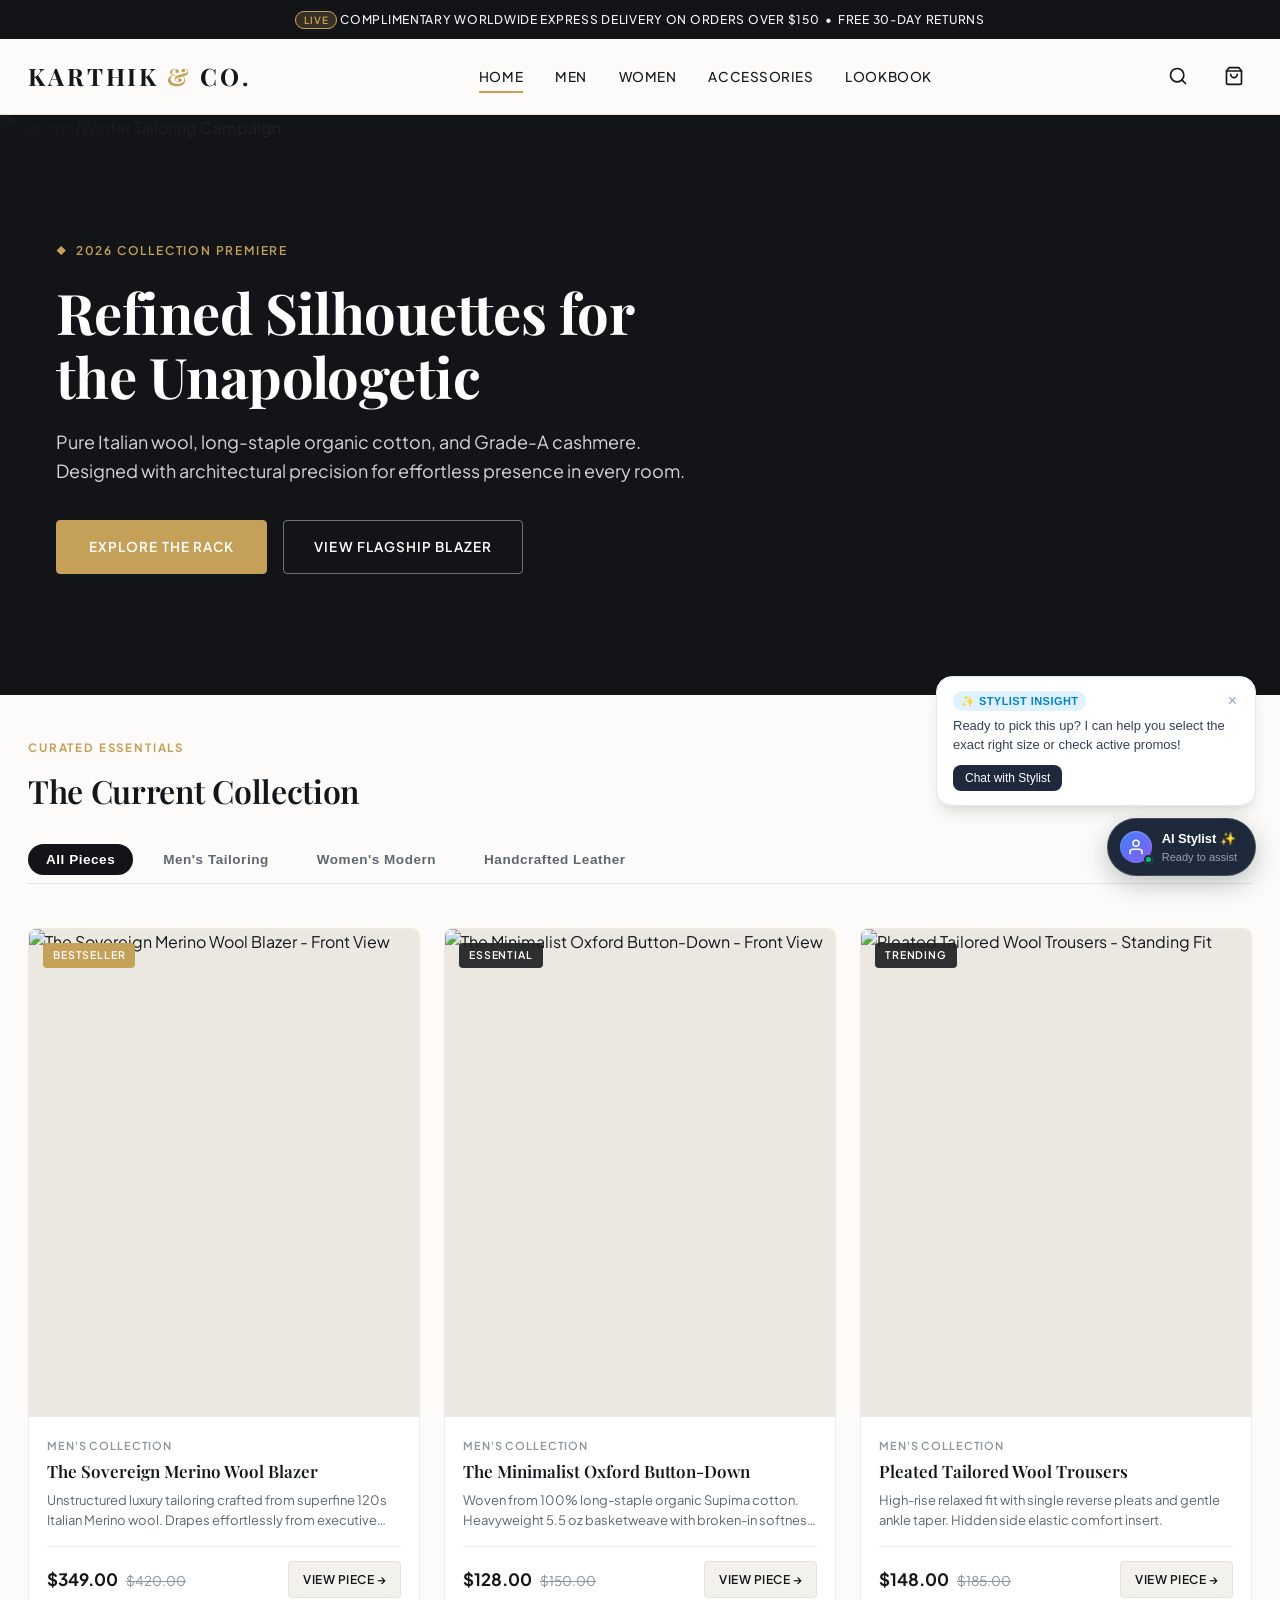
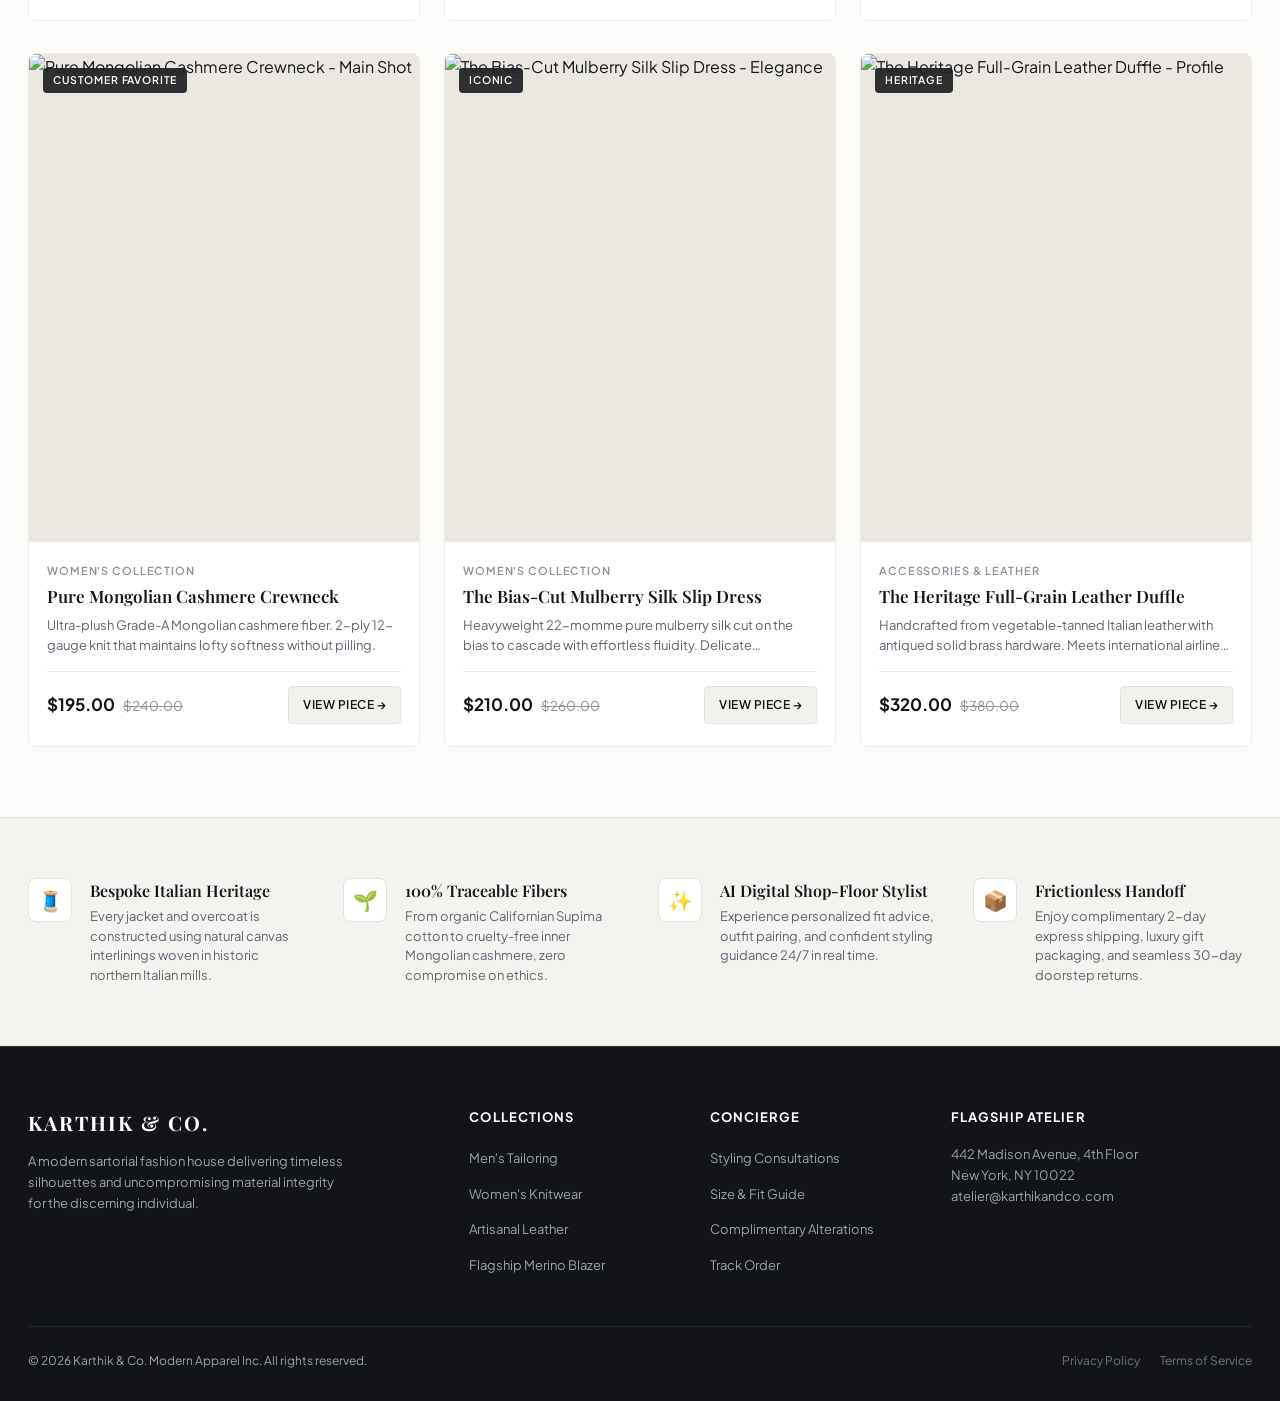
==== test-store/index.html @ 3f24ead1 "feat: complete AI Sales Associate implementation (widget SDK, Groq LangGraph backend, test store, an" ====
<!DOCTYPE html>
<html lang="en">
<head>
  <meta charset="UTF-8">
  <meta name="viewport" content="width=device-width, initial-scale=1.0">
  <title>Karthik & Co. Modern Apparel | Unapologetic Sartorial Elegance</title>
  <meta name="description" content="Discover modern luxury tailoring and conscious essentials crafted from superfine Italian wool, organic Supima cotton, and grade-A cashmere.">

  <!-- OpenGraph Metadata -->
  <meta property="og:site_name" content="Karthik & Co. Modern Apparel">
  <meta property="og:title" content="Karthik & Co. Modern Apparel - Timeless Luxury Essentials">
  <meta property="og:description" content="Physical store craftsmanship meets effortless modern style. Explore blazers, knitwear, and tailored trousers.">
  <meta property="og:type" content="website">
  <meta property="og:image" content="https://images.unsplash.com/photo-1490481651871-ab68de25d43d?auto=format&fit=crop&w=1200&q=80">

  <!-- Google Fonts -->
  <link rel="preconnect" href="https://fonts.googleapis.com">
  <link rel="preconnect" href="https://fonts.gstatic.com" crossorigin>
  <link href="https://fonts.googleapis.com/css2?family=Playfair+Display:ital,wght@0,500;0,600;0,700;1,400&family=Plus+Jakarta+Sans:wght@300;400;500;600;700&display=swap" rel="stylesheet">

  <!-- Storefront Stylesheet -->
  <link rel="stylesheet" href="style.css">

  <!-- AI Sales Associate Client Embed SDK -->
  <script src="../widget/loader.js" async defer></script>
</head>
<body>

  <!-- Top Announcement Bar -->
  <aside class="announcement-bar" role="banner">
    <div>
      <span class="badge-live">LIVE</span>
      <span>Complimentary Worldwide Express Delivery on orders over $150 &nbsp;•&nbsp; Free 30-Day Returns</span>
    </div>
  </aside>

  <!-- Navigation Header -->
  <div class="header-wrapper">
    <header class="site-header">
      <a href="index.html" class="brand-logo" aria-label="Karthik and Co. Home">
        KARTHIK <span>&amp;</span> CO.
      </a>

      <nav class="nav-links" aria-label="Main Navigation">
        <a href="index.html" class="active">Home</a>
        <a href="#featured-products" data-category="men">Men</a>
        <a href="#featured-products" data-category="women">Women</a>
        <a href="#featured-products" data-category="accessories">Accessories</a>
        <a href="#about-story">Lookbook</a>
      </nav>

      <div class="nav-actions">
        <button class="action-icon-btn" aria-label="Search Catalog" title="Search">
          <svg width="20" height="20" fill="none" stroke="currentColor" stroke-width="2" stroke-linecap="round" stroke-linejoin="round" viewBox="0 0 24 24"><circle cx="11" cy="11" r="8"></circle><line x1="21" y1="21" x2="16.65" y2="16.65"></line></svg>
        </button>
        <button class="action-icon-btn" aria-label="Shopping Cart" id="header-cart-btn" title="View Cart">
          <svg width="20" height="20" fill="none" stroke="currentColor" stroke-width="2" stroke-linecap="round" stroke-linejoin="round" viewBox="0 0 24 24"><path d="M6 2L3 6v14a2 2 0 0 0 2 2h14a2 2 0 0 0 2-2V6l-3-4z"></path><line x1="3" y1="6" x2="21" y2="6"></line><path d="M16 10a4 4 0 0 1-8 0"></path></svg>
          <span class="cart-count-badge">0</span>
        </button>
      </div>
    </header>
  </div>

  <!-- Hero Banner -->
  <main>
    <section class="hero-section" aria-label="Hero Collection Showcase">
      <img src="https://images.unsplash.com/photo-1490481651871-ab68de25d43d?auto=format&fit=crop&w=1800&q=80" alt="Autumn/Winter Tailoring Campaign" class="hero-bg-media">
      <div class="hero-overlay"></div>
      <div class="hero-container">
        <div class="hero-tag">
          <span>◆</span> 2026 Collection Premiere
        </div>
        <h1 class="hero-title">Refined Silhouettes for the Unapologetic</h1>
        <p class="hero-subtitle">
          Pure Italian wool, long-staple organic cotton, and Grade-A cashmere. Designed with architectural precision for effortless presence in every room.
        </p>
        <div class="hero-cta-group">
          <a href="#featured-products" class="btn-primary">Explore The Rack</a>
          <a href="product.html?id=sovereign-blazer" class="btn-outline">View Flagship Blazer</a>
        </div>
      </div>
    </section>

    <!-- Category Filter Bar -->
    <section class="category-filter-section" id="featured-products">
      <div class="section-header">
        <span class="section-kicker">Curated Essentials</span>
        <h2 class="section-title">The Current Collection</h2>
      </div>

      <div class="filter-tabs" role="tablist">
        <button class="filter-tab active" data-filter="all" role="tab" aria-selected="true">All Pieces</button>
        <button class="filter-tab" data-filter="men" role="tab" aria-selected="false">Men's Tailoring</button>
        <button class="filter-tab" data-filter="women" role="tab" aria-selected="false">Women's Modern</button>
        <button class="filter-tab" data-filter="accessories" role="tab" aria-selected="false">Handcrafted Leather</button>
      </div>
    </section>

    <!-- Product Grid -->
    <section class="product-grid-section">
      <div class="product-grid" id="products-container">
        <!-- Products injected dynamically or rendered as fallbacks below -->
      </div>
    </section>

    <!-- Value Propositions -->
    <section class="value-props-section" id="about-story">
      <div class="value-props-grid">
        <div class="value-prop-card">
          <div class="prop-icon">🧵</div>
          <div class="prop-content">
            <h4>Bespoke Italian Heritage</h4>
            <p>Every jacket and overcoat is constructed using natural canvas interlinings woven in historic northern Italian mills.</p>
          </div>
        </div>
        <div class="value-prop-card">
          <div class="prop-icon">🌱</div>
          <div class="prop-content">
            <h4>100% Traceable Fibers</h4>
            <p>From organic Californian Supima cotton to cruelty-free inner Mongolian cashmere, zero compromise on ethics.</p>
          </div>
        </div>
        <div class="value-prop-card">
          <div class="prop-icon">✨</div>
          <div class="prop-content">
            <h4>AI Digital Shop-Floor Stylist</h4>
            <p>Experience personalized fit advice, outfit pairing, and confident styling guidance 24/7 in real time.</p>
          </div>
        </div>
        <div class="value-prop-card">
          <div class="prop-icon">📦</div>
          <div class="prop-content">
            <h4>Frictionless Handoff</h4>
            <p>Enjoy complimentary 2-day express shipping, luxury gift packaging, and seamless 30-day doorstep returns.</p>
          </div>
        </div>
      </div>
    </section>
  </main>

  <!-- Site Footer -->
  <footer class="site-footer">
    <div class="footer-inner">
      <div class="footer-brand">
        <h3>KARTHIK &amp; CO.</h3>
        <p>A modern sartorial fashion house delivering timeless silhouettes and uncompromising material integrity for the discerning individual.</p>
      </div>

      <div class="footer-col">
        <h5>Collections</h5>
        <ul>
          <li><a href="#featured-products" data-category="men">Men's Tailoring</a></li>
          <li><a href="#featured-products" data-category="women">Women's Knitwear</a></li>
          <li><a href="#featured-products" data-category="accessories">Artisanal Leather</a></li>
          <li><a href="product.html?id=sovereign-blazer">Flagship Merino Blazer</a></li>
        </ul>
      </div>

      <div class="footer-col">
        <h5>Concierge</h5>
        <ul>
          <li><a href="#">Styling Consultations</a></li>
          <li><a href="#">Size &amp; Fit Guide</a></li>
          <li><a href="#">Complimentary Alterations</a></li>
          <li><a href="#">Track Order</a></li>
        </ul>
      </div>

      <div class="footer-col">
        <h5>Flagship Atelier</h5>
        <p style="font-size: 13px; line-height: 1.6; margin-bottom: 12px;">
          442 Madison Avenue, 4th Floor<br>
          New York, NY 10022<br>
          atelier@karthikandco.com
        </p>
      </div>
    </div>

    <div class="footer-bottom">
      <div>&copy; 2026 Karthik &amp; Co. Modern Apparel Inc. All rights reserved.</div>
      <div style="display: flex; gap: 20px;">
        <a href="#" style="color: #6b7280; text-decoration: none;">Privacy Policy</a>
        <a href="#" style="color: #6b7280; text-decoration: none;">Terms of Service</a>
      </div>
    </div>
  </footer>

  <!-- Store State & Catalog Scripts -->
  <script src="products.js"></script>
  <script>
    document.addEventListener('DOMContentLoaded', () => {
      const container = document.getElementById('products-container');
      const tabs = document.querySelectorAll('.filter-tab');

      function renderProducts(filter = 'all') {
        const productList = Object.values(STORE_CATALOG).filter(p => {
          if (filter === 'all') return true;
          return p.category === filter;
        });

        container.innerHTML = productList.map(product => `
          <a href="product.html?id=${product.id}" class="product-card" data-category="${product.category}" id="card-${product.id}">
            <div class="product-card-media">
              <span class="product-badge ${product.badge === 'Bestseller' ? 'gold' : ''}">${product.badge}</span>
              <img src="${product.images[0].url}" alt="${product.images[0].alt}" loading="lazy">
            </div>
            <div class="product-card-content">
              <span class="product-card-category">${product.categoryLabel}</span>
              <h3 class="product-card-title">${product.title}</h3>
              <p class="product-card-desc">${product.shortDescription}</p>
              <div class="product-card-footer">
                <div class="product-price-wrapper">
                  <span class="product-card-price">$${product.price.toFixed(2)}</span>
                  ${product.compareAtPrice ? `<span class="product-card-compare-price">$${product.compareAtPrice.toFixed(2)}</span>` : ''}
                </div>
                <span class="product-card-btn">View Piece &rarr;</span>
              </div>
            </div>
          </a>
        `).join('');
      }

      // Initial render
      renderProducts('all');

      // Filter Tab Click Handlers
      tabs.forEach(tab => {
        tab.addEventListener('click', () => {
          tabs.forEach(t => {
            t.classList.remove('active');
            t.setAttribute('aria-selected', 'false');
          });
          tab.classList.add('active');
          tab.setAttribute('aria-selected', 'true');
          const filter = tab.getAttribute('data-filter');
          renderProducts(filter);
        });
      });

      // Quick nav links to category filters
      document.querySelectorAll('[data-category]').forEach(link => {
        link.addEventListener('click', (e) => {
          const category = link.getAttribute('data-category');
          const matchingTab = document.querySelector(`.filter-tab[data-filter="${category}"]`);
          if (matchingTab) {
            matchingTab.click();
          }
        });
      });

      // Header Cart Click
      const cartBtn = document.getElementById('header-cart-btn');
      if (cartBtn) {
        cartBtn.addEventListener('click', () => {
          const count = window.StoreApp.getCartCount();
          if (count === 0) {
            window.StoreApp.showToast('Your shopping bag is currently empty. Explore our collection!');
          } else {
            const summary = window.StoreApp.cart.map(i => `${i.title} (${i.size}) x${i.quantity || 1}`).join(', ');
            window.StoreApp.showToast(`Bag (${count} items): ${summary}`);
          }
        });
      }
    });
  </script>
</body>
</html>
---- test-store/style.css ----
/* ==========================================================================
   KARTHIK & CO. MODERN APPAREL - DESIGN SYSTEM & STOREFRONT STYLES
   ========================================================================== */

:root {
  --bg-primary: #fcfbf9;
  --bg-surface: #ffffff;
  --bg-card: #f9f8f6;
  --bg-subtle: #f3f1ec;
  --text-main: #14171a;
  --text-muted: #5e6670;
  --text-dim: #8c939d;
  --accent-gold: #c5a059;
  --accent-gold-hover: #b08d48;
  --accent-dark: #121417;
  --border-light: #e6e3dd;
  --border-subtle: #edebe7;
  --font-serif: 'Playfair Display', Georgia, serif;
  --font-sans: 'Plus Jakarta Sans', -apple-system, BlinkMacSystemFont, 'Segoe UI', Roboto, sans-serif;
  --shadow-sm: 0 2px 8px rgba(0, 0, 0, 0.04);
  --shadow-md: 0 10px 30px -5px rgba(0, 0, 0, 0.07);
  --shadow-lg: 0 20px 40px -10px rgba(0, 0, 0, 0.12);
  --radius-sm: 4px;
  --radius-md: 8px;
  --radius-lg: 14px;
  --radius-full: 9999px;
  --transition: all 0.25s cubic-bezier(0.16, 1, 0.3, 1);
}

*, *::before, *::after {
  box-sizing: border-box;
  margin: 0;
  padding: 0;
}

body {
  font-family: var(--font-sans);
  background-color: var(--bg-primary);
  color: var(--text-main);
  line-height: 1.6;
  -webkit-font-smoothing: antialiased;
  -moz-osx-font-smoothing: grayscale;
  min-height: 100vh;
  display: flex;
  flex-direction: column;
}

/* Announcement Bar */
.announcement-bar {
  background-color: var(--accent-dark);
  color: #f3f4f6;
  font-size: 12px;
  letter-spacing: 0.06em;
  text-transform: uppercase;
  padding: 10px 20px;
  text-align: center;
  font-weight: 500;
  display: flex;
  align-items: center;
  justify-content: center;
  gap: 16px;
  position: relative;
  z-index: 50;
}

.announcement-bar .badge-live {
  background: rgba(197, 160, 89, 0.2);
  color: var(--accent-gold);
  border: 1px solid var(--accent-gold);
  padding: 2px 8px;
  border-radius: var(--radius-full);
  font-size: 10px;
  font-weight: 600;
  letter-spacing: 0.08em;
}

/* Header & Navigation */
.header-wrapper {
  background-color: rgba(252, 251, 249, 0.95);
  backdrop-filter: blur(12px);
  -webkit-backdrop-filter: blur(12px);
  border-bottom: 1px solid var(--border-light);
  position: sticky;
  top: 0;
  z-index: 40;
}

.site-header {
  max-width: 1320px;
  margin: 0 auto;
  padding: 18px 28px;
  display: flex;
  align-items: center;
  justify-content: space-between;
}

.brand-logo {
  font-family: var(--font-serif);
  font-size: 24px;
  font-weight: 700;
  letter-spacing: 0.12em;
  text-transform: uppercase;
  color: var(--text-main);
  text-decoration: none;
  display: flex;
  align-items: center;
  gap: 8px;
}

.brand-logo span {
  color: var(--accent-gold);
}

.nav-links {
  display: flex;
  align-items: center;
  gap: 32px;
  list-style: none;
}

.nav-links a {
  text-decoration: none;
  color: var(--text-main);
  font-size: 13.5px;
  font-weight: 500;
  letter-spacing: 0.04em;
  text-transform: uppercase;
  position: relative;
  transition: var(--transition);
  padding: 6px 0;
}

.nav-links a::after {
  content: '';
  position: absolute;
  bottom: 0;
  left: 0;
  width: 0;
  height: 2px;
  background-color: var(--accent-gold);
  transition: var(--transition);
}

.nav-links a:hover::after,
.nav-links a.active::after {
  width: 100%;
}

.nav-actions {
  display: flex;
  align-items: center;
  gap: 20px;
}

.action-icon-btn {
  background: transparent;
  border: none;
  cursor: pointer;
  color: var(--text-main);
  font-size: 18px;
  padding: 8px;
  display: flex;
  align-items: center;
  justify-content: center;
  border-radius: var(--radius-full);
  transition: var(--transition);
  position: relative;
}

.action-icon-btn:hover {
  background: var(--bg-subtle);
}

.cart-count-badge {
  position: absolute;
  top: 2px;
  right: 2px;
  background-color: var(--accent-gold);
  color: #ffffff;
  font-size: 10px;
  font-weight: 700;
  min-width: 18px;
  height: 18px;
  border-radius: 9px;
  display: none;
  align-items: center;
  justify-content: center;
  padding: 0 4px;
}

/* Hero Section */
.hero-section {
  position: relative;
  background-color: var(--accent-dark);
  color: #ffffff;
  min-height: 580px;
  display: flex;
  align-items: center;
  overflow: hidden;
}

.hero-bg-media {
  position: absolute;
  top: 0;
  left: 0;
  width: 100%;
  height: 100%;
  object-fit: cover;
  opacity: 0.38;
  filter: contrast(1.1) brightness(0.9);
}

.hero-overlay {
  position: absolute;
  top: 0;
  left: 0;
  width: 100%;
  height: 100%;
  background: linear-gradient(90deg, rgba(18, 20, 23, 0.95) 0%, rgba(18, 20, 23, 0.65) 50%, rgba(18, 20, 23, 0.2) 100%);
}

.hero-container {
  max-width: 1320px;
  margin: 0 auto;
  padding: 70px 28px;
  position: relative;
  z-index: 10;
  max-width: 720px;
  margin-left: max(28px, calc((100vw - 1320px) / 2 + 28px));
}

.hero-tag {
  display: inline-flex;
  align-items: center;
  gap: 8px;
  font-size: 12px;
  font-weight: 600;
  letter-spacing: 0.15em;
  text-transform: uppercase;
  color: var(--accent-gold);
  margin-bottom: 20px;
}

.hero-title {
  font-family: var(--font-serif);
  font-size: clamp(38px, 5vw, 56px);
  line-height: 1.15;
  font-weight: 700;
  margin-bottom: 20px;
  letter-spacing: -0.01em;
}

.hero-subtitle {
  font-size: clamp(16px, 1.8vw, 18px);
  color: #d1d5db;
  line-height: 1.6;
  margin-bottom: 34px;
  font-weight: 400;
}

.hero-cta-group {
  display: flex;
  flex-wrap: wrap;
  gap: 16px;
}

.btn-primary {
  display: inline-flex;
  align-items: center;
  justify-content: center;
  gap: 10px;
  background-color: var(--accent-gold);
  color: #ffffff;
  padding: 15px 32px;
  border-radius: var(--radius-sm);
  font-size: 13.5px;
  font-weight: 600;
  letter-spacing: 0.08em;
  text-transform: uppercase;
  text-decoration: none;
  border: 1px solid var(--accent-gold);
  cursor: pointer;
  transition: var(--transition);
}

.btn-primary:hover {
  background-color: var(--accent-gold-hover);
  border-color: var(--accent-gold-hover);
  transform: translateY(-1px);
  box-shadow: 0 8px 20px rgba(197, 160, 89, 0.3);
}

.btn-outline {
  display: inline-flex;
  align-items: center;
  justify-content: center;
  gap: 10px;
  background: transparent;
  color: #ffffff;
  padding: 15px 30px;
  border-radius: var(--radius-sm);
  font-size: 13.5px;
  font-weight: 600;
  letter-spacing: 0.08em;
  text-transform: uppercase;
  text-decoration: none;
  border: 1px solid rgba(255, 255, 255, 0.4);
  cursor: pointer;
  transition: var(--transition);
}

.btn-outline:hover {
  background: rgba(255, 255, 255, 0.1);
  border-color: #ffffff;
  transform: translateY(-1px);
}

/* Category Filter Bar */
.category-filter-section {
  max-width: 1320px;
  margin: 0 auto;
  padding: 44px 28px 24px;
}

.section-header {
  display: flex;
  flex-direction: column;
  gap: 8px;
  margin-bottom: 28px;
}

.section-kicker {
  font-size: 11.5px;
  font-weight: 700;
  letter-spacing: 0.16em;
  text-transform: uppercase;
  color: var(--accent-gold);
}

.section-title {
  font-family: var(--font-serif);
  font-size: 32px;
  font-weight: 600;
  color: var(--text-main);
  letter-spacing: -0.01em;
}

.filter-tabs {
  display: flex;
  align-items: center;
  gap: 12px;
  overflow-x: auto;
  padding-bottom: 8px;
  border-bottom: 1px solid var(--border-light);
}

.filter-tab {
  background: none;
  border: none;
  padding: 8px 18px;
  border-radius: var(--radius-full);
  font-size: 13.5px;
  font-weight: 600;
  letter-spacing: 0.04em;
  color: var(--text-muted);
  cursor: pointer;
  transition: var(--transition);
  white-space: nowrap;
}

.filter-tab:hover {
  color: var(--text-main);
  background-color: var(--bg-subtle);
}

.filter-tab.active {
  background-color: var(--accent-dark);
  color: #ffffff;
}

/* Product Grid */
.product-grid-section {
  max-width: 1320px;
  margin: 0 auto;
  padding: 20px 28px 70px;
}

.product-grid {
  display: grid;
  grid-template-columns: repeat(auto-fill, minmax(290px, 1fr));
  gap: 32px 24px;
}

.product-card {
  background-color: var(--bg-surface);
  border-radius: var(--radius-md);
  overflow: hidden;
  border: 1px solid var(--border-subtle);
  transition: var(--transition);
  display: flex;
  flex-direction: column;
  position: relative;
  text-decoration: none;
  color: inherit;
}

.product-card:hover {
  transform: translateY(-4px);
  box-shadow: var(--shadow-md);
  border-color: var(--border-light);
}

.product-card-media {
  position: relative;
  width: 100%;
  padding-top: 125%; /* 4:5 Aspect Ratio */
  background-color: #ebe7e1;
  overflow: hidden;
}

.product-card-media img {
  position: absolute;
  top: 0;
  left: 0;
  width: 100%;
  height: 100%;
  object-fit: cover;
  transition: transform 0.6s cubic-bezier(0.16, 1, 0.3, 1);
}

.product-card:hover .product-card-media img {
  transform: scale(1.05);
}

.product-badge {
  position: absolute;
  top: 14px;
  left: 14px;
  background-color: rgba(20, 23, 26, 0.88);
  backdrop-filter: blur(8px);
  color: #ffffff;
  font-size: 10.5px;
  font-weight: 600;
  letter-spacing: 0.08em;
  text-transform: uppercase;
  padding: 4px 10px;
  border-radius: var(--radius-sm);
  z-index: 2;
}

.product-badge.gold {
  background-color: var(--accent-gold);
  color: #ffffff;
}

.product-card-content {
  padding: 20px 18px 22px;
  display: flex;
  flex-direction: column;
  flex: 1;
}

.product-card-category {
  font-size: 11px;
  font-weight: 600;
  letter-spacing: 0.08em;
  text-transform: uppercase;
  color: var(--text-dim);
  margin-bottom: 6px;
}

.product-card-title {
  font-family: var(--font-serif);
  font-size: 17px;
  font-weight: 600;
  color: var(--text-main);
  line-height: 1.35;
  margin-bottom: 8px;
}

.product-card-desc {
  font-size: 13px;
  color: var(--text-muted);
  line-height: 1.5;
  margin-bottom: 16px;
  flex: 1;
  display: -webkit-box;
  -webkit-line-clamp: 2;
  -webkit-box-orient: vertical;
  overflow: hidden;
}

.product-card-footer {
  display: flex;
  align-items: center;
  justify-content: space-between;
  padding-top: 14px;
  border-top: 1px solid var(--border-subtle);
}

.product-price-wrapper {
  display: flex;
  align-items: baseline;
  gap: 8px;
}

.product-card-price {
  font-size: 17px;
  font-weight: 700;
  color: var(--text-main);
}

.product-card-compare-price {
  font-size: 13.5px;
  color: var(--text-dim);
  text-decoration: line-through;
}

.product-card-btn {
  background: var(--bg-subtle);
  border: 1px solid var(--border-light);
  color: var(--text-main);
  font-size: 12px;
  font-weight: 600;
  letter-spacing: 0.04em;
  text-transform: uppercase;
  padding: 8px 14px;
  border-radius: var(--radius-sm);
  transition: var(--transition);
}

.product-card:hover .product-card-btn {
  background-color: var(--accent-dark);
  color: #ffffff;
  border-color: var(--accent-dark);
}

/* Feature/Value Props Section */
.value-props-section {
  background-color: #f5f3ef;
  border-top: 1px solid var(--border-light);
  border-bottom: 1px solid var(--border-light);
  padding: 60px 28px;
}

.value-props-grid {
  max-width: 1320px;
  margin: 0 auto;
  display: grid;
  grid-template-columns: repeat(auto-fit, minmax(260px, 1fr));
  gap: 36px;
}

.value-prop-card {
  display: flex;
  gap: 18px;
  align-items: flex-start;
}

.prop-icon {
  width: 44px;
  height: 44px;
  border-radius: var(--radius-md);
  background: #ffffff;
  border: 1px solid var(--border-light);
  display: flex;
  align-items: center;
  justify-content: center;
  font-size: 20px;
  flex-shrink: 0;
  color: var(--accent-gold);
}

.prop-content h4 {
  font-family: var(--font-serif);
  font-size: 16px;
  font-weight: 600;
  margin-bottom: 4px;
  color: var(--text-main);
}

.prop-content p {
  font-size: 13px;
  color: var(--text-muted);
  line-height: 1.5;
}

/* ==========================================================================
   PRODUCT DETAIL PAGE (PDP) STYLES
   ========================================================================== */

.pdp-container {
  max-width: 1320px;
  margin: 0 auto;
  padding: 30px 28px 80px;
}

.breadcrumbs {
  display: flex;
  align-items: center;
  gap: 10px;
  font-size: 12.5px;
  color: var(--text-dim);
  margin-bottom: 32px;
}

.breadcrumbs a {
  color: var(--text-muted);
  text-decoration: none;
  transition: var(--transition);
}

.breadcrumbs a:hover {
  color: var(--accent-gold);
}

.breadcrumbs span.separator {
  color: var(--border-light);
}

.pdp-layout {
  display: grid;
  grid-template-columns: 1.15fr 1fr;
  gap: 56px;
  align-items: start;
}

@media (max-width: 960px) {
  .pdp-layout {
    grid-template-columns: 1fr;
    gap: 40px;
  }
}

/* PDP Gallery */
.pdp-gallery {
  display: flex;
  flex-direction: column;
  gap: 16px;
  position: sticky;
  top: 100px;
}

.main-image-viewport {
  position: relative;
  width: 100%;
  padding-top: 120%;
  border-radius: var(--radius-md);
  overflow: hidden;
  background-color: #ebe7e1;
  border: 1px solid var(--border-light);
}

.main-image-viewport img {
  position: absolute;
  top: 0;
  left: 0;
  width: 100%;
  height: 100%;
  object-fit: cover;
  transition: opacity 0.3s ease;
}

.gallery-thumbs {
  display: flex;
  gap: 12px;
}

.gallery-thumb {
  width: 80px;
  height: 100px;
  border-radius: var(--radius-sm);
  overflow: hidden;
  border: 2px solid transparent;
  cursor: pointer;
  background: #ebe7e1;
  transition: var(--transition);
}

.gallery-thumb.active {
  border-color: var(--accent-dark);
}

.gallery-thumb img {
  width: 100%;
  height: 100%;
  object-fit: cover;
}

/* PDP Info / Buy Box */
.pdp-details {
  display: flex;
  flex-direction: column;
}

.pdp-brand-kicker {
  font-size: 12px;
  font-weight: 700;
  letter-spacing: 0.16em;
  text-transform: uppercase;
  color: var(--accent-gold);
  margin-bottom: 8px;
}

.pdp-title {
  font-family: var(--font-serif);
  font-size: clamp(28px, 3vw, 36px);
  font-weight: 700;
  color: var(--text-main);
  line-height: 1.25;
  margin-bottom: 14px;
}

.pdp-rating-row {
  display: flex;
  align-items: center;
  gap: 12px;
  margin-bottom: 20px;
  font-size: 13.5px;
}

.stars-rating {
  color: #eab308;
  display: flex;
  align-items: center;
  gap: 2px;
  font-size: 15px;
}

.rating-count {
  color: var(--text-muted);
  text-decoration: underline;
  cursor: pointer;
}

.pdp-pricing-row {
  display: flex;
  align-items: baseline;
  gap: 14px;
  padding: 16px 0;
  border-top: 1px solid var(--border-light);
  border-bottom: 1px solid var(--border-light);
  margin-bottom: 24px;
}

.pdp-price {
  font-size: 28px;
  font-weight: 700;
  color: var(--text-main);
}

.pdp-compare-price {
  font-size: 18px;
  color: var(--text-dim);
  text-decoration: line-through;
}

.pdp-stock-alert {
  display: inline-flex;
  align-items: center;
  gap: 6px;
  background: #fff8e6;
  border: 1px solid #fed7aa;
  color: #9a3412;
  font-size: 12px;
  font-weight: 600;
  padding: 6px 12px;
  border-radius: var(--radius-full);
  margin-bottom: 24px;
  width: fit-content;
}

.pdp-description-summary {
  font-size: 14.5px;
  color: var(--text-muted);
  line-height: 1.65;
  margin-bottom: 28px;
}

/* Variant Selector: Color */
.selector-group {
  margin-bottom: 24px;
}

.selector-header {
  display: flex;
  align-items: center;
  justify-content: space-between;
  margin-bottom: 12px;
  font-size: 13px;
  font-weight: 600;
  text-transform: uppercase;
  letter-spacing: 0.05em;
}

.selector-value-label {
  font-weight: 400;
  color: var(--text-muted);
  text-transform: none;
}

.color-swatches {
  display: flex;
  align-items: center;
  gap: 14px;
}

.color-swatch-btn {
  width: 34px;
  height: 34px;
  border-radius: var(--radius-full);
  border: 2px solid #ffffff;
  box-shadow: 0 0 0 1px var(--border-light);
  cursor: pointer;
  position: relative;
  transition: var(--transition);
}

.color-swatch-btn:hover {
  transform: scale(1.1);
}

.color-swatch-btn.active {
  box-shadow: 0 0 0 2px var(--accent-dark);
}

/* Variant Selector: Size */
.size-buttons-grid {
  display: flex;
  align-items: center;
  gap: 10px;
  flex-wrap: wrap;
}

.size-btn {
  min-width: 58px;
  height: 44px;
  background-color: var(--bg-surface);
  border: 1px solid var(--border-light);
  border-radius: var(--radius-sm);
  font-size: 13.5px;
  font-weight: 600;
  color: var(--text-main);
  cursor: pointer;
  display: flex;
  align-items: center;
  justify-content: center;
  transition: var(--transition);
}

.size-btn:hover {
  border-color: var(--accent-dark);
  background-color: var(--bg-subtle);
}

.size-btn.active {
  background-color: var(--accent-dark);
  color: #ffffff;
  border-color: var(--accent-dark);
}

.size-guide-link {
  font-size: 12px;
  color: var(--text-muted);
  text-decoration: underline;
  cursor: pointer;
}

.size-guide-link:hover {
  color: var(--accent-gold);
}

/* PDP Native Action Buttons */
.pdp-action-buttons {
  display: flex;
  flex-direction: column;
  gap: 12px;
  margin: 32px 0 24px;
}

.btn-add-cart {
  width: 100%;
  height: 52px;
  background-color: var(--accent-dark);
  color: #ffffff;
  font-size: 14px;
  font-weight: 600;
  letter-spacing: 0.08em;
  text-transform: uppercase;
  border: 1px solid var(--accent-dark);
  border-radius: var(--radius-sm);
  cursor: pointer;
  transition: var(--transition);
  display: flex;
  align-items: center;
  justify-content: center;
  gap: 10px;
}

.btn-add-cart:hover {
  background-color: #23272e;
  border-color: #23272e;
  box-shadow: var(--shadow-md);
}

.btn-buy-now {
  width: 100%;
  height: 52px;
  background-color: var(--accent-gold);
  color: #ffffff;
  font-size: 14px;
  font-weight: 600;
  letter-spacing: 0.08em;
  text-transform: uppercase;
  border: 1px solid var(--accent-gold);
  border-radius: var(--radius-sm);
  cursor: pointer;
  transition: var(--transition);
  display: flex;
  align-items: center;
  justify-content: center;
  gap: 10px;
}

.btn-buy-now:hover {
  background-color: var(--accent-gold-hover);
  border-color: var(--accent-gold-hover);
  box-shadow: 0 8px 20px rgba(197, 160, 89, 0.35);
}

/* Accordions for Product Details */
.pdp-accordions {
  margin-top: 32px;
  border-top: 1px solid var(--border-light);
}

.accordion-item {
  border-bottom: 1px solid var(--border-light);
}

.accordion-header {
  width: 100%;
  padding: 18px 0;
  background: none;
  border: none;
  text-align: left;
  display: flex;
  align-items: center;
  justify-content: space-between;
  font-size: 14px;
  font-weight: 600;
  color: var(--text-main);
  cursor: pointer;
  letter-spacing: 0.02em;
}

.accordion-header .icon-toggle {
  font-size: 18px;
  transition: transform 0.25s ease;
}

.accordion-header.active .icon-toggle {
  transform: rotate(45deg);
}

.accordion-body {
  max-height: 0;
  overflow: hidden;
  transition: max-height 0.35s ease;
  font-size: 13.5px;
  color: var(--text-muted);
  line-height: 1.7;
}

.accordion-body.open {
  max-height: 400px;
  padding-bottom: 18px;
}

.accordion-body ul {
  padding-left: 20px;
  display: flex;
  flex-direction: column;
  gap: 6px;
}

/* Customer Reviews / Dwell Section */
.pdp-reviews-section {
  margin-top: 80px;
  padding-top: 60px;
  border-top: 1px solid var(--border-light);
}

.reviews-header-block {
  display: flex;
  align-items: center;
  justify-content: space-between;
  flex-wrap: wrap;
  gap: 20px;
  margin-bottom: 40px;
}

.reviews-grid {
  display: grid;
  grid-template-columns: repeat(auto-fit, minmax(320px, 1fr));
  gap: 24px;
}

.review-card {
  background: var(--bg-surface);
  border: 1px solid var(--border-subtle);
  border-radius: var(--radius-md);
  padding: 24px;
  box-shadow: var(--shadow-sm);
}

.review-author-line {
  display: flex;
  align-items: center;
  justify-content: space-between;
  margin-bottom: 10px;
}

.review-author-name {
  font-weight: 600;
  font-size: 14px;
}

.verified-buyer-badge {
  font-size: 11px;
  color: #15803d;
  background: #f0fdf4;
  padding: 2px 8px;
  border-radius: var(--radius-full);
}

.review-text {
  font-size: 13.5px;
  color: var(--text-muted);
  line-height: 1.6;
}

/* Footer */
.site-footer {
  margin-top: auto;
  background-color: var(--accent-dark);
  color: #9ca3af;
  padding: 60px 28px 30px;
  border-top: 1px solid #2d3748;
}

.footer-inner {
  max-width: 1320px;
  margin: 0 auto;
  display: grid;
  grid-template-columns: 2fr 1fr 1fr 1.5fr;
  gap: 40px;
  margin-bottom: 50px;
}

@media (max-width: 840px) {
  .footer-inner {
    grid-template-columns: 1fr;
    gap: 32px;
  }
}

.footer-brand h3 {
  font-family: var(--font-serif);
  color: #ffffff;
  font-size: 20px;
  letter-spacing: 0.1em;
  text-transform: uppercase;
  margin-bottom: 12px;
}

.footer-brand p {
  font-size: 13px;
  line-height: 1.6;
  max-width: 320px;
}

.footer-col h5 {
  color: #ffffff;
  font-size: 13px;
  text-transform: uppercase;
  letter-spacing: 0.08em;
  margin-bottom: 16px;
}

.footer-col ul {
  list-style: none;
  display: flex;
  flex-direction: column;
  gap: 10px;
}

.footer-col a {
  color: #9ca3af;
  text-decoration: none;
  font-size: 13px;
  transition: var(--transition);
}

.footer-col a:hover {
  color: var(--accent-gold);
}

.footer-bottom {
  max-width: 1320px;
  margin: 0 auto;
  padding-top: 24px;
  border-top: 1px solid #1f2937;
  display: flex;
  align-items: center;
  justify-content: space-between;
  font-size: 12px;
}

/* Animations */
@keyframes toastSlideUp {
  from {
    opacity: 0;
    transform: translateY(16px);
  }
  to {
    opacity: 1;
    transform: translateY(0);
  }
}
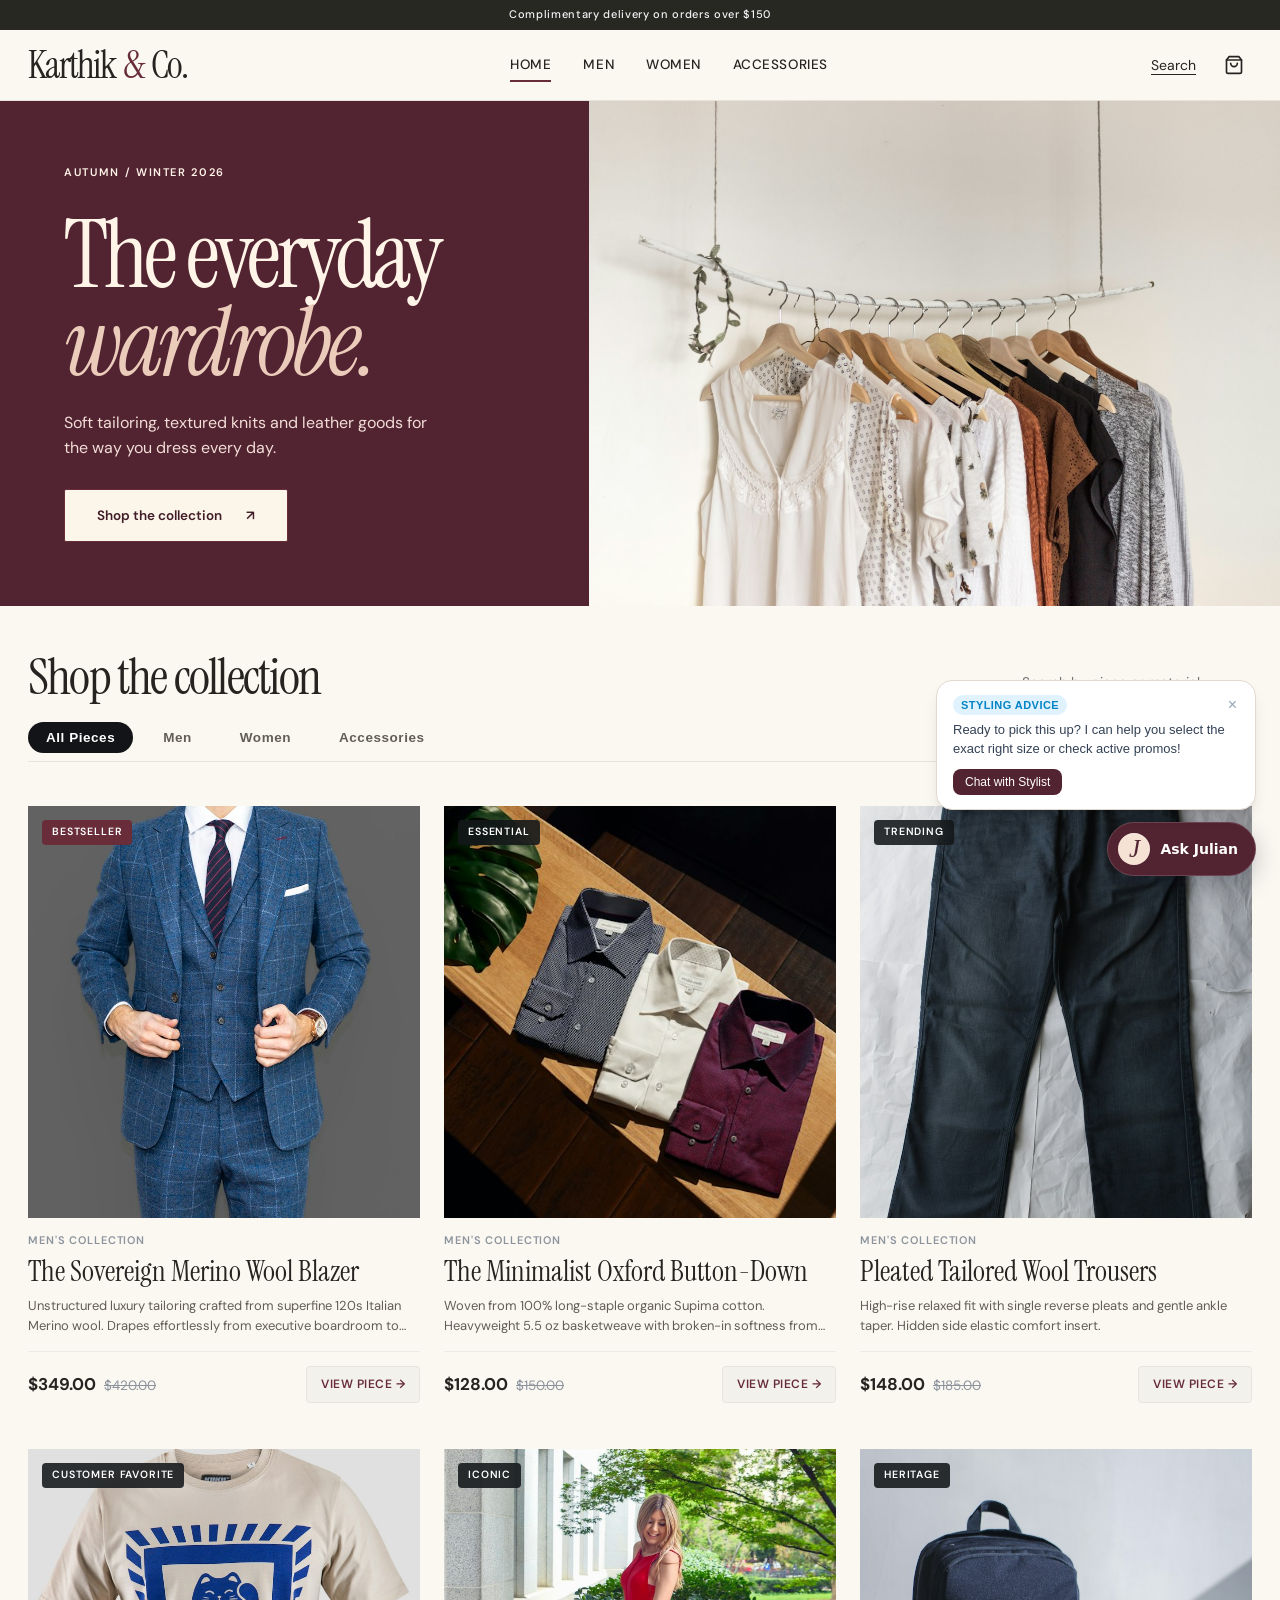
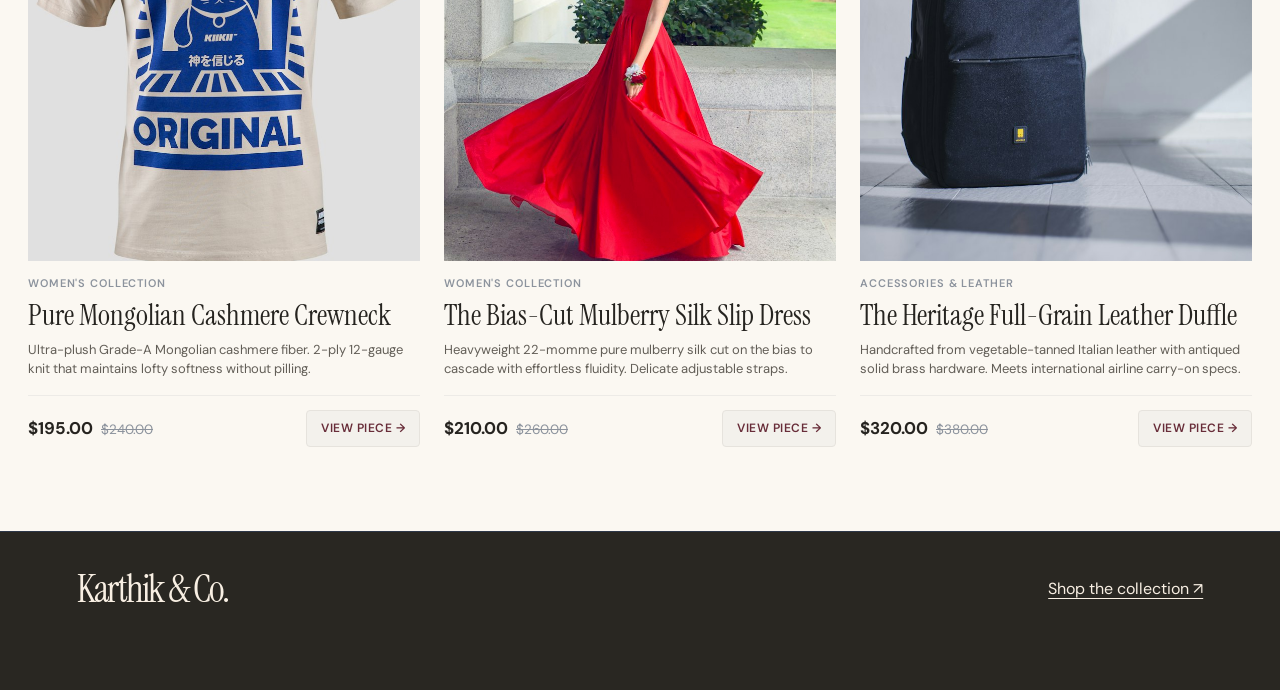
==== commit ab35c428: "Redesign the storefront and stylist around collection browsing and bag review" ====
--- a/test-store/index.html
+++ b/test-store/index.html
@@ -16,7 +16,7 @@
   <!-- Google Fonts -->
   <link rel="preconnect" href="https://fonts.googleapis.com">
   <link rel="preconnect" href="https://fonts.gstatic.com" crossorigin>
-  <link href="https://fonts.googleapis.com/css2?family=Playfair+Display:ital,wght@0,500;0,600;0,700;1,400&family=Plus+Jakarta+Sans:wght@300;400;500;600;700&display=swap" rel="stylesheet">
+  <link href="https://fonts.googleapis.com/css2?family=Instrument+Serif:ital@0;1&amp;family=DM+Sans:wght@400;500;600;700&amp;display=swap" rel="stylesheet">
 
   <!-- Storefront Stylesheet -->
   <link rel="stylesheet" href="style.css">
@@ -27,18 +27,13 @@
 <body>
 
   <!-- Top Announcement Bar -->
-  <aside class="announcement-bar" role="banner">
-    <div>
-      <span class="badge-live">LIVE</span>
-      <span>Complimentary Worldwide Express Delivery on orders over $150 &nbsp;•&nbsp; Free 30-Day Returns</span>
-    </div>
-  </aside>
+  <aside class="announcement-bar">Complimentary delivery on orders over $150</aside>
 
   <!-- Navigation Header -->
   <div class="header-wrapper">
     <header class="site-header">
       <a href="index.html" class="brand-logo" aria-label="Karthik and Co. Home">
-        KARTHIK <span>&amp;</span> CO.
+        Karthik <span>&amp;</span> Co.
       </a>
 
       <nav class="nav-links" aria-label="Main Navigation">
@@ -46,13 +41,11 @@
         <a href="#featured-products" data-category="men">Men</a>
         <a href="#featured-products" data-category="women">Women</a>
         <a href="#featured-products" data-category="accessories">Accessories</a>
-        <a href="#about-story">Lookbook</a>
+
       </nav>
 
       <div class="nav-actions">
-        <button class="action-icon-btn" aria-label="Search Catalog" title="Search">
-          <svg width="20" height="20" fill="none" stroke="currentColor" stroke-width="2" stroke-linecap="round" stroke-linejoin="round" viewBox="0 0 24 24"><circle cx="11" cy="11" r="8"></circle><line x1="21" y1="21" x2="16.65" y2="16.65"></line></svg>
-        </button>
+        <a class="search-link" href="index.html?search=1#featured-products">Search</a>
         <button class="action-icon-btn" aria-label="Shopping Cart" id="header-cart-btn" title="View Cart">
           <svg width="20" height="20" fill="none" stroke="currentColor" stroke-width="2" stroke-linecap="round" stroke-linejoin="round" viewBox="0 0 24 24"><path d="M6 2L3 6v14a2 2 0 0 0 2 2h14a2 2 0 0 0 2-2V6l-3-4z"></path><line x1="3" y1="6" x2="21" y2="6"></line><path d="M16 10a4 4 0 0 1-8 0"></path></svg>
           <span class="cart-count-badge">0</span>
@@ -63,36 +56,28 @@
 
   <!-- Hero Banner -->
   <main>
-    <section class="hero-section" aria-label="Hero Collection Showcase">
-      <img src="https://images.unsplash.com/photo-1490481651871-ab68de25d43d?auto=format&fit=crop&w=1800&q=80" alt="Autumn/Winter Tailoring Campaign" class="hero-bg-media">
-      <div class="hero-overlay"></div>
+    <section class="hero-section" aria-labelledby="hero-title">
       <div class="hero-container">
-        <div class="hero-tag">
-          <span>◆</span> 2026 Collection Premiere
-        </div>
-        <h1 class="hero-title">Refined Silhouettes for the Unapologetic</h1>
-        <p class="hero-subtitle">
-          Pure Italian wool, long-staple organic cotton, and Grade-A cashmere. Designed with architectural precision for effortless presence in every room.
-        </p>
-        <div class="hero-cta-group">
-          <a href="#featured-products" class="btn-primary">Explore The Rack</a>
-          <a href="product.html?id=sovereign-blazer" class="btn-outline">View Flagship Blazer</a>
-        </div>
+        <p class="hero-tag">Autumn / Winter 2026</p>
+        <h1 class="hero-title" id="hero-title">The everyday<br><em>wardrobe.</em></h1>
+        <p class="hero-subtitle">Soft tailoring, textured knits and leather goods for the way you dress every day.</p>
+        <div class="hero-cta-group"><a class="btn-primary" href="#featured-products">Shop the collection <span aria-hidden="true">↗</span></a></div>
       </div>
+      <img class="campaign-photo" src="media/collection.jpg" fetchpriority="high" alt="A rail of cream, rust and charcoal garments on wooden hangers">
     </section>
 
     <!-- Category Filter Bar -->
     <section class="category-filter-section" id="featured-products">
       <div class="section-header">
-        <span class="section-kicker">Curated Essentials</span>
-        <h2 class="section-title">The Current Collection</h2>
+        <h2 class="section-title">Shop the collection</h2>
       </div>
 
+      <input class="collection-search" id="catalog-search" type="search" aria-label="Search the collection" placeholder="Search by piece or material">
       <div class="filter-tabs" role="tablist">
         <button class="filter-tab active" data-filter="all" role="tab" aria-selected="true">All Pieces</button>
-        <button class="filter-tab" data-filter="men" role="tab" aria-selected="false">Men's Tailoring</button>
-        <button class="filter-tab" data-filter="women" role="tab" aria-selected="false">Women's Modern</button>
-        <button class="filter-tab" data-filter="accessories" role="tab" aria-selected="false">Handcrafted Leather</button>
+        <button class="filter-tab" data-filter="men" role="tab" aria-selected="false">Men</button>
+        <button class="filter-tab" data-filter="women" role="tab" aria-selected="false">Women</button>
+        <button class="filter-tab" data-filter="accessories" role="tab" aria-selected="false">Accessories</button>
       </div>
     </section>
 
@@ -103,86 +88,11 @@
       </div>
     </section>
 
-    <!-- Value Propositions -->
-    <section class="value-props-section" id="about-story">
-      <div class="value-props-grid">
-        <div class="value-prop-card">
-          <div class="prop-icon">🧵</div>
-          <div class="prop-content">
-            <h4>Bespoke Italian Heritage</h4>
-            <p>Every jacket and overcoat is constructed using natural canvas interlinings woven in historic northern Italian mills.</p>
-          </div>
-        </div>
-        <div class="value-prop-card">
-          <div class="prop-icon">🌱</div>
-          <div class="prop-content">
-            <h4>100% Traceable Fibers</h4>
-            <p>From organic Californian Supima cotton to cruelty-free inner Mongolian cashmere, zero compromise on ethics.</p>
-          </div>
-        </div>
-        <div class="value-prop-card">
-          <div class="prop-icon">✨</div>
-          <div class="prop-content">
-            <h4>AI Digital Shop-Floor Stylist</h4>
-            <p>Experience personalized fit advice, outfit pairing, and confident styling guidance 24/7 in real time.</p>
-          </div>
-        </div>
-        <div class="value-prop-card">
-          <div class="prop-icon">📦</div>
-          <div class="prop-content">
-            <h4>Frictionless Handoff</h4>
-            <p>Enjoy complimentary 2-day express shipping, luxury gift packaging, and seamless 30-day doorstep returns.</p>
-          </div>
-        </div>
-      </div>
-    </section>
   </main>
 
   <!-- Site Footer -->
-  <footer class="site-footer">
-    <div class="footer-inner">
-      <div class="footer-brand">
-        <h3>KARTHIK &amp; CO.</h3>
-        <p>A modern sartorial fashion house delivering timeless silhouettes and uncompromising material integrity for the discerning individual.</p>
-      </div>
-
-      <div class="footer-col">
-        <h5>Collections</h5>
-        <ul>
-          <li><a href="#featured-products" data-category="men">Men's Tailoring</a></li>
-          <li><a href="#featured-products" data-category="women">Women's Knitwear</a></li>
-          <li><a href="#featured-products" data-category="accessories">Artisanal Leather</a></li>
-          <li><a href="product.html?id=sovereign-blazer">Flagship Merino Blazer</a></li>
-        </ul>
-      </div>
-
-      <div class="footer-col">
-        <h5>Concierge</h5>
-        <ul>
-          <li><a href="#">Styling Consultations</a></li>
-          <li><a href="#">Size &amp; Fit Guide</a></li>
-          <li><a href="#">Complimentary Alterations</a></li>
-          <li><a href="#">Track Order</a></li>
-        </ul>
-      </div>
-
-      <div class="footer-col">
-        <h5>Flagship Atelier</h5>
-        <p style="font-size: 13px; line-height: 1.6; margin-bottom: 12px;">
-          442 Madison Avenue, 4th Floor<br>
-          New York, NY 10022<br>
-          atelier@karthikandco.com
-        </p>
-      </div>
-    </div>
-
-    <div class="footer-bottom">
-      <div>&copy; 2026 Karthik &amp; Co. Modern Apparel Inc. All rights reserved.</div>
-      <div style="display: flex; gap: 20px;">
-        <a href="#" style="color: #6b7280; text-decoration: none;">Privacy Policy</a>
-        <a href="#" style="color: #6b7280; text-decoration: none;">Terms of Service</a>
-      </div>
-    </div>
+  <footer class="site-footer"><a class="footer-wordmark" href="index.html">Karthik &amp; Co.</a>
+    <a href="index.html#featured-products">Shop the collection &nearr;</a>
   </footer>
 
   <!-- Store State & Catalog Scripts -->
@@ -192,10 +102,12 @@
       const container = document.getElementById('products-container');
       const tabs = document.querySelectorAll('.filter-tab');
 
+      const search = document.getElementById('catalog-search');
       function renderProducts(filter = 'all') {
         const productList = Object.values(STORE_CATALOG).filter(p => {
-          if (filter === 'all') return true;
-          return p.category === filter;
+          const query = search.value.trim().toLowerCase();
+          return (filter === 'all' || p.category === filter) &&
+            (p.title + ' ' + p.shortDescription).toLowerCase().includes(query);
         });
 
         container.innerHTML = productList.map(product => `
@@ -217,7 +129,7 @@
               </div>
             </div>
           </a>
-        `).join('');
+        `).join('') || '<p role="status">No pieces match this search.</p>';
       }
 
       // Initial render
@@ -248,19 +160,12 @@
         });
       });
 
-      // Header Cart Click
-      const cartBtn = document.getElementById('header-cart-btn');
-      if (cartBtn) {
-        cartBtn.addEventListener('click', () => {
-          const count = window.StoreApp.getCartCount();
-          if (count === 0) {
-            window.StoreApp.showToast('Your shopping bag is currently empty. Explore our collection!');
-          } else {
-            const summary = window.StoreApp.cart.map(i => `${i.title} (${i.size}) x${i.quantity || 1}`).join(', ');
-            window.StoreApp.showToast(`Bag (${count} items): ${summary}`);
-          }
-        });
-      }
+      const params = new URLSearchParams(location.search);
+      const initialTab = Array.from(tabs).find(tab => tab.dataset.filter === params.get('collection'));
+      initialTab?.click();
+      search.addEventListener('input', () => renderProducts(document.querySelector('.filter-tab.active').dataset.filter));
+      if (params.has('search')) search.focus();
+
     });
   </script>
 </body>
--- a/test-store/style.css
+++ b/test-store/style.css
@@ -10,13 +10,13 @@
   --text-main: #14171a;
   --text-muted: #5e6670;
   --text-dim: #8c939d;
-  --accent-gold: #c5a059;
-  --accent-gold-hover: #b08d48;
+  --accent-gold: #682d39;
+  --accent-gold-hover: #49202b;
   --accent-dark: #121417;
   --border-light: #e6e3dd;
   --border-subtle: #edebe7;
-  --font-serif: 'Playfair Display', Georgia, serif;
-  --font-sans: 'Plus Jakarta Sans', -apple-system, BlinkMacSystemFont, 'Segoe UI', Roboto, sans-serif;
+  --font-serif: 'Instrument Serif', Georgia, serif;
+  --font-sans: 'DM Sans', -apple-system, BlinkMacSystemFont, 'Segoe UI', Roboto, sans-serif;
   --shadow-sm: 0 2px 8px rgba(0, 0, 0, 0.04);
   --shadow-md: 0 10px 30px -5px rgba(0, 0, 0, 0.07);
   --shadow-lg: 0 20px 40px -10px rgba(0, 0, 0, 0.12);
@@ -190,80 +190,20 @@
 
 /* Hero Section */
 .hero-section {
-  position: relative;
-  background-color: var(--accent-dark);
-  color: #ffffff;
-  min-height: 580px;
-  display: flex;
-  align-items: center;
-  overflow: hidden;
-}
-
-.hero-bg-media {
-  position: absolute;
-  top: 0;
-  left: 0;
-  width: 100%;
-  height: 100%;
-  object-fit: cover;
-  opacity: 0.38;
-  filter: contrast(1.1) brightness(0.9);
-}
-
-.hero-overlay {
-  position: absolute;
-  top: 0;
-  left: 0;
-  width: 100%;
-  height: 100%;
-  background: linear-gradient(90deg, rgba(18, 20, 23, 0.95) 0%, rgba(18, 20, 23, 0.65) 50%, rgba(18, 20, 23, 0.2) 100%);
-}
-
-.hero-container {
-  max-width: 1320px;
+  display: grid;
+  grid-template-columns: 46% 54%;
+  max-width: 1512px;
   margin: 0 auto;
-  padding: 70px 28px;
-  position: relative;
-  z-index: 10;
-  max-width: 720px;
-  margin-left: max(28px, calc((100vw - 1320px) / 2 + 28px));
-}
-
-.hero-tag {
-  display: inline-flex;
-  align-items: center;
-  gap: 8px;
-  font-size: 12px;
-  font-weight: 600;
-  letter-spacing: 0.15em;
-  text-transform: uppercase;
-  color: var(--accent-gold);
-  margin-bottom: 20px;
-}
-
-.hero-title {
-  font-family: var(--font-serif);
-  font-size: clamp(38px, 5vw, 56px);
-  line-height: 1.15;
-  font-weight: 700;
-  margin-bottom: 20px;
-  letter-spacing: -0.01em;
-}
-
-.hero-subtitle {
-  font-size: clamp(16px, 1.8vw, 18px);
-  color: #d1d5db;
-  line-height: 1.6;
-  margin-bottom: 34px;
-  font-weight: 400;
-}
-
-.hero-cta-group {
-  display: flex;
-  flex-wrap: wrap;
-  gap: 16px;
-}
-
+  background: #522331;
+  color: #fff4e8;
+}
+.hero-container { align-self: center; padding: clamp(32px, 5vw, 88px); }
+.hero-tag { font: 600 11px var(--font-sans); letter-spacing: .15em; text-transform: uppercase; margin-bottom: 32px; }
+.hero-title { font: 400 clamp(58px, 7.4vw, 116px)/.93 var(--font-serif); letter-spacing: -.045em; }
+.hero-title em { color: #ebcbba; font-weight: 400; }
+.hero-subtitle { max-width: 34ch; color: #f2ded7; margin: 24px 0 28px; line-height: 1.55; }
+.campaign-photo { width: 100%; height: 100%; min-height: 410px; object-fit: cover; }
+.hero-cta-group .btn-primary { background: #fcf5e9; color: #401c28; border-radius: 2px; gap: 24px; text-transform: none; letter-spacing: 0; }
 .btn-primary {
   display: inline-flex;
   align-items: center;
@@ -1128,3 +1068,60 @@
     transform: translateY(0);
   }
 }
+
+/* Collection and product pages share the same type, spacing and purchase controls. */
+:root { --bg-primary: #fbf8f2; --text-main: #262420; --text-muted: #625e57; --radius-md: 3px; --radius-lg: 5px; }
+.announcement-bar { background: #282823; padding: 6px; font-size: 11px; text-transform: none; }
+.header-wrapper { background: #fbf8f2; }
+.site-header { padding-block: 16px; }
+.brand-logo, .footer-wordmark { font: 400 clamp(30px,3vw,46px)/1 var(--font-serif); text-transform: none; letter-spacing: -.045em; }
+.search-link, .site-footer a { color: inherit; text-underline-offset: 4px; }
+.search-link { font-size: 14px; }
+.category-filter-section { scroll-margin-top: 80px; display: grid; grid-template-columns: 1fr auto; align-items: end; gap: 18px; padding-top: 44px; }
+.section-header { margin: 0; }
+.section-title, .pdp-title { font: 400 clamp(36px,4vw,62px)/1.05 var(--font-serif); letter-spacing: -.035em; }
+.collection-search { background: transparent; border: 0; border-bottom: 1px solid #827970; padding: 10px 0; font: inherit; font-size: 14px; width: 230px; }
+.filter-tabs { grid-column: 1/-1; }
+.product-grid { grid-template-columns: repeat(3,minmax(0,1fr)); }
+.product-card { background: transparent; border: none; border-radius: 0; }
+.product-card:hover { transform: none; box-shadow: none; }
+.product-card-content { padding: 14px 0; }
+.product-card-title { font: 400 clamp(22px,2.3vw,34px)/1.12 var(--font-serif); }
+.product-card-media { padding-top: 105%; }
+.product-card-btn { color: var(--accent-gold); }
+.pdp-details { min-width: 0; }
+.btn-add-cart, .bag-panel button { background: #522331; color: #fff; }
+.site-footer { display: flex; justify-content: space-between; align-items: center; padding: 38px max(24px,6vw) 82px; color: #f8efe3; background: #292722; }
+.footer-wordmark { text-decoration: none; }
+.bag-panel { margin: auto; padding: 32px; background: #fbf8f2; color: #25211f; border: 0; width: min(440px,92vw); max-height: 85dvh; }
+.bag-panel::backdrop { background: #23191bb0; }
+.bag-panel h2 { font: 400 44px var(--font-serif); }
+.bag-panel p { padding: 14px 0; border-bottom: 1px solid #d9d4cb; }
+.bag-panel button { border: 0; padding: 12px 18px; margin-top: 20px; cursor: pointer; }
+:focus-visible { outline: 3px solid #ae634e; outline-offset: 3px; }
+@media(max-width: 760px) {
+  .site-header { padding: 14px 18px; }
+  .nav-links { display: none; }
+  .hero-section { grid-template-columns: 1fr; }
+  .hero-container { padding: 34px 24px; }
+  .hero-tag { margin-bottom: 16px; }
+  .hero-title { font-size: clamp(60px,12vw,84px); }
+  .hero-subtitle { margin: 16px 0; }
+  .campaign-photo { height: 230px; min-height: 0; object-position: 50% 62%; }
+  .category-filter-section { grid-template-columns: minmax(0,1fr); gap: 14px; padding: 30px 18px 6px; }
+  .collection-search { width: 100%; }
+  .filter-tabs { gap: 4px; }
+  .filter-tab { padding: 8px 10px; }
+  .product-grid-section,.pdp-container { padding-inline: 18px; }
+  .product-grid { grid-template-columns: repeat(2,minmax(0,1fr)); gap: 20px 12px; }
+  .product-card-desc,.product-card-btn { display: none; }
+  .product-card-footer { flex-wrap: wrap; }
+  .pdp-gallery { position: static; }
+  .site-footer { gap: 16px; }
+}
+@media(prefers-reduced-motion: reduce) {
+  *, *::before, *::after { animation-duration: .01ms !important; transition-duration: .01ms !important; scroll-behavior: auto !important; }
+}
+
+.bag-panel .bag-remove, .size-guide-link { background: transparent; color: #522331; padding: 4px 0; margin: 0; border: 0; text-decoration: underline; cursor: pointer; }
+#rating-summary { margin-top: 14px; }
